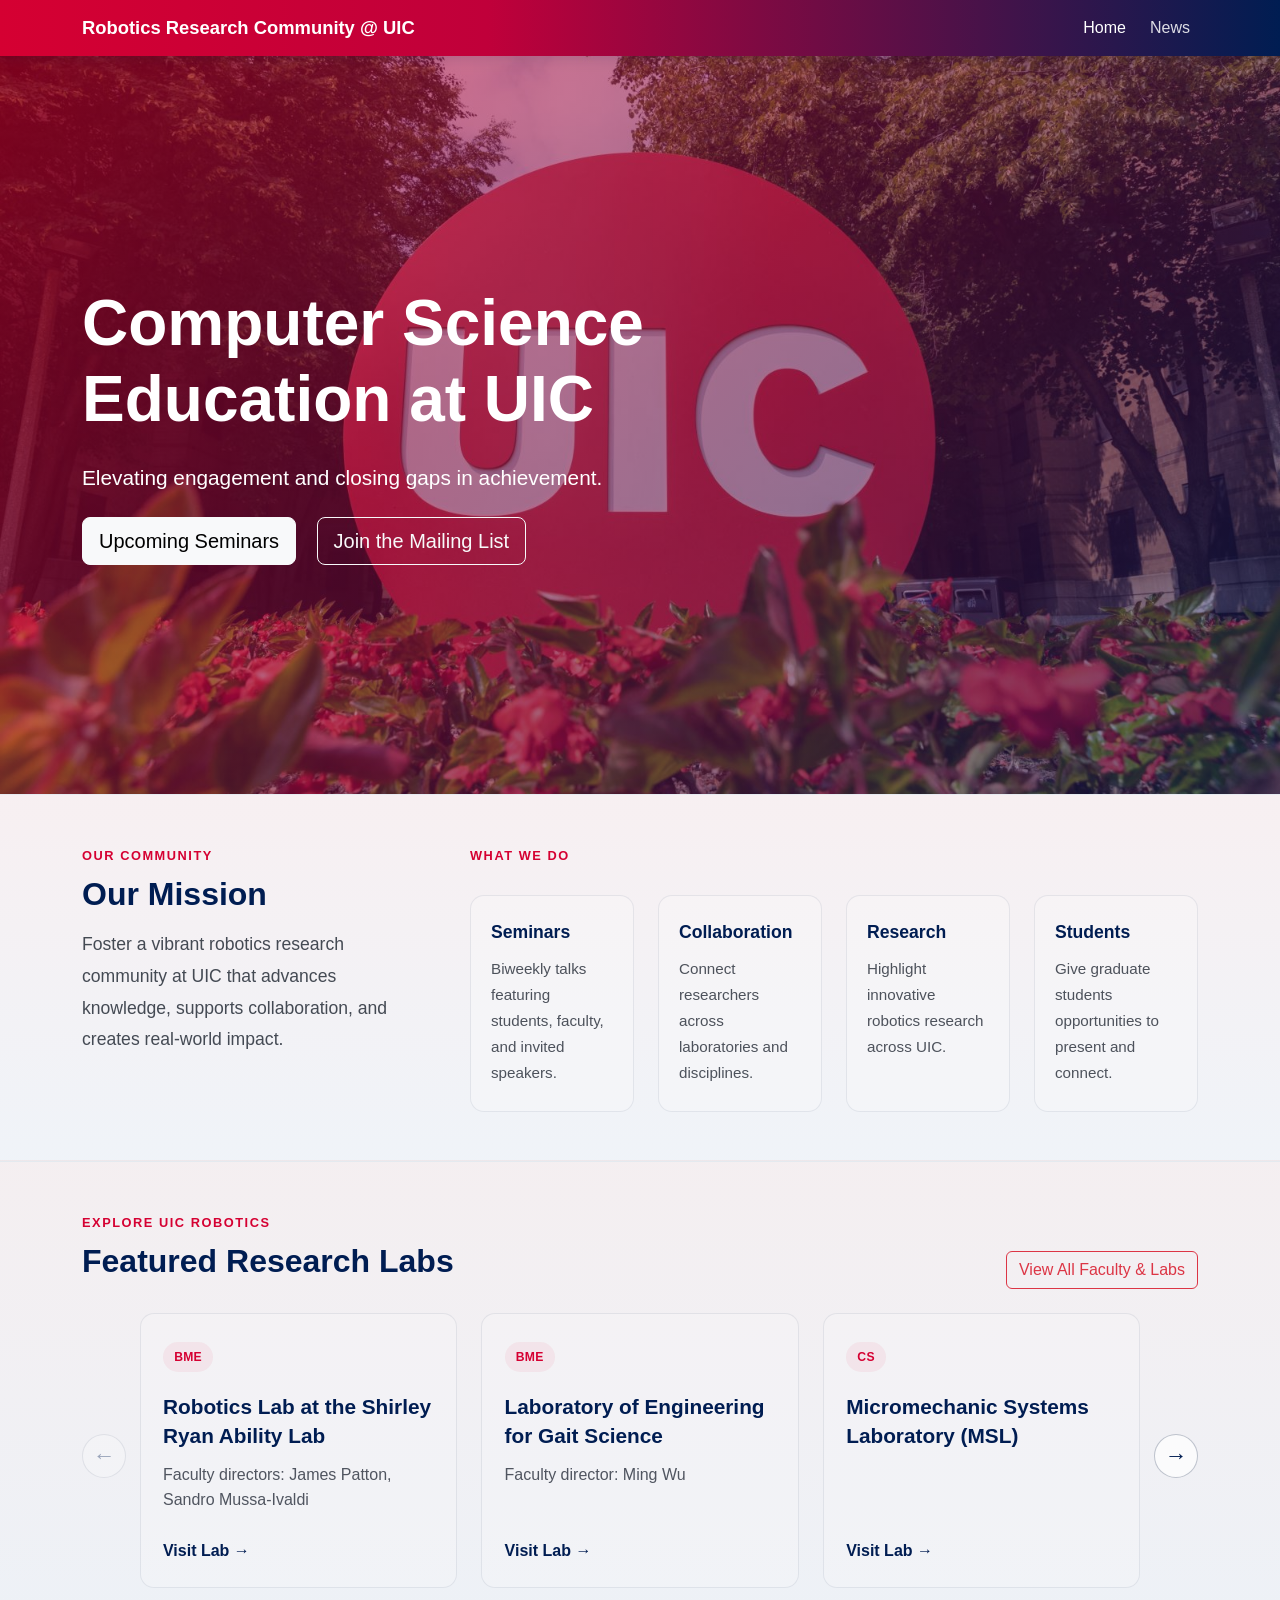
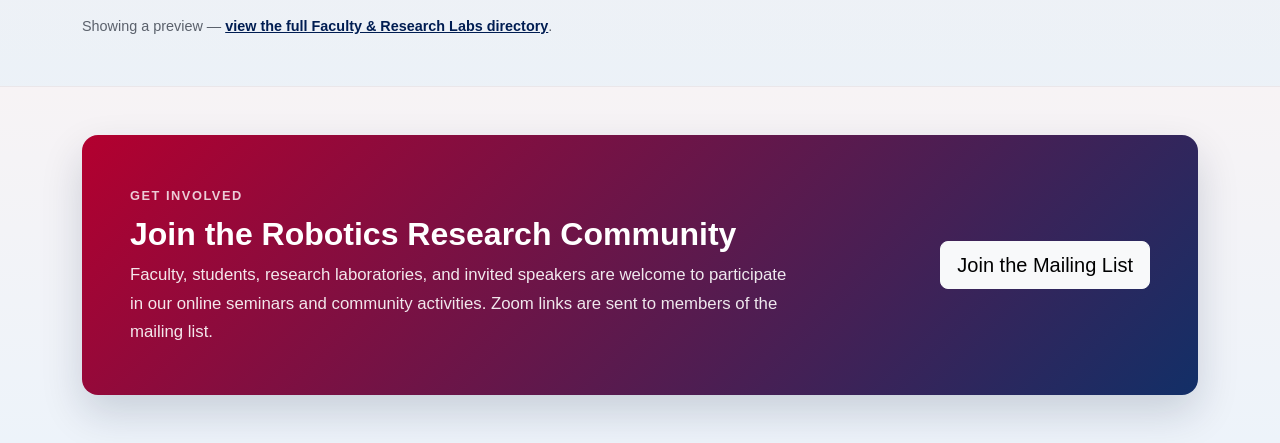
==== index.html @ f8117dd6 "initial sync" ====
<!DOCTYPE html>
<html lang="en">
<head>
    <meta charset="UTF-8">
    <meta name="viewport" content="width=device-width, initial-scale=1.0">

    <title>Computer Science Education @ UIC</title>

    <!-- Bootstrap CSS -->
    <link href="https://cdn.jsdelivr.net/npm/bootstrap@5.3.7/dist/css/bootstrap.min.css" rel="stylesheet">

    <!-- Our CSS -->
    <link rel="stylesheet" href="css/style.css">
</head>


<body>


    <!-- Navigation -->
    <nav class="navbar navbar-expand-lg navbar-dark uic-navbar">
        <div class="container">
            <a class="navbar-brand fw-bold" href="#">
                Robotics Research Community @ UIC
            </a>

            <button class="navbar-toggler" type="button"
                    data-bs-toggle="collapse"
                    data-bs-target="#navbarNav">
                <span class="navbar-toggler-icon"></span>
            </button>

            <div class="collapse navbar-collapse" id="navbarNav">

                <ul class="navbar-nav ms-auto">

                    <li class="nav-item">
                        <a class="nav-link active" href="#home">Home</a>
                    </li>

                    <li class="nav-item">
                        <a class="nav-link" href="#news">News</a>
                    </li>

                </ul>

            </div>
        </div>
    </nav>

    <section id="home" class="hero d-flex align-items-center">
        <div class="container text-white">

            <h1 class="display-3 fw-bold">
                Computer Science Education at UIC
            </h1>

            <p class="lead mt-4">
                Elevating engagement and closing gaps in achievement.  
            </p>

            <div class="mt-4">
                <a href="#seminars" class="btn btn-light btn-lg me-3">
                    Upcoming Seminars
                </a>

                <a href="https://groups.google.com/g/uic-robotics" target="_blank" rel="noopener noreferrer" class="btn btn-outline-light btn-lg">
                    Join the Mailing List
                </a>
            </div>

        </div>
    </section>

    <!-- <section id="seminars" class="seminars-section py-5">
        <div class="seminar-hero">
            <div class="container">
                <div class="d-flex justify-content-between align-items-end mb-4">
                    <div>
                        <span class="section-label section-label-light">Featured</span>
                        <h2 class="fw-bold mt-2 text-white">Upcoming Seminars</h2>
                    </div>

                    <a href="#seminars" class="btn btn-light btn-outline-light text-dark border-0">
                        See Full Schedule
                    </a>
                </div>

                <div class="talk-slider-wrapper">
                    <button class="talk-slider-btn talk-slider-prev" type="button" aria-label="Previous talk">
                        ←
                    </button>

                    <div class="talk-slider">
                        <div class="talk-track" id="coming-talk-list"></div>
                    </div>

                    <button class="talk-slider-btn talk-slider-next" type="button" aria-label="Next talk">
                        →
                    </button>
                </div>

                <div class="talk-slider-dots" id="talk-slider-dots" aria-label="Speaker navigation"></div>
            </div>
        </div> -->
    <!-- </section> -->

    <section id="mission" class="mission-section py-5">
        <div class="container">
            <div class="row g-5 align-items-start">

                <div class="col-lg-4">
                    <span class="section-label">Our Community</span>
                    <h2 class="fw-bold mt-2">Our Mission</h2>

                    <p class="mission-text mt-3">
                        Foster a vibrant robotics research community at UIC
                        that advances knowledge, supports collaboration, and
                        creates real-world impact.
                    </p>
                </div>

                <div class="col-lg-8">
                    <span class="section-label">What We Do</span>

                    <div class="row g-4 mt-1">

                        <div class="col-md-6 col-xl-3">
                            <div class="feature-card">
                                <h3>Seminars</h3>
                                <p>
                                    Biweekly talks featuring students,
                                    faculty, and invited speakers.
                                </p>
                            </div>
                        </div>

                        <div class="col-md-6 col-xl-3">
                            <div class="feature-card">
                                <h3>Collaboration</h3>
                                <p>
                                    Connect researchers across laboratories
                                    and disciplines.
                                </p>
                            </div>
                        </div>

                        <div class="col-md-6 col-xl-3">
                            <div class="feature-card">
                                <h3>Research</h3>
                                <p>
                                    Highlight innovative robotics research
                                    across UIC.
                                </p>
                            </div>
                        </div>

                        <div class="col-md-6 col-xl-3">
                            <div class="feature-card">
                                <h3>Students</h3>
                                <p>
                                    Give graduate students opportunities to
                                    present and connect.
                                </p>
                            </div>
                        </div>

                    </div>
                </div>

            </div>
        </div>
    </section>

    <section id="labs" class="labs-section py-5">
        <div class="container">

            <div class="d-flex justify-content-between align-items-end mb-4">
                <div>
                    <span class="section-label">Explore UIC Robotics</span>
                    <h2 class="fw-bold mt-2">Featured Research Labs</h2>
                </div>

                <a href="faculty-labs.html" class="btn btn-outline-danger">
                    View All Faculty &amp; Labs
                </a>
            </div>

            <div class="lab-carousel">
                <button class="lab-carousel-btn lab-carousel-prev" type="button" aria-label="Scroll to previous labs">
                    ←
                </button>

                <div class="lab-carousel-viewport">
                    <div class="lab-carousel-track" id="lab-carousel-track"></div>
                </div>

                <button class="lab-carousel-btn lab-carousel-next" type="button" aria-label="Scroll to next labs">
                    →
                </button>
            </div>

            <p class="lab-carousel-footnote">
                Showing a preview —
                <a href="faculty-labs.html">view the full Faculty &amp; Research Labs directory</a>.
            </p>
        </div>
    </section>

    <section id="join" class="join-section py-5">
        <div class="container">
            <div class="join-box">
                <div class="row align-items-center g-4">

                    <div class="col-lg-8">
                        <span class="section-label">Get Involved</span>

                        <h2 class="fw-bold mt-2">
                            Join the Robotics Research Community
                        </h2>

                        <p class="mb-0">
                            Faculty, students, research laboratories, and invited
                            speakers are welcome to participate in our online seminars
                            and community activities. Zoom links are sent to members of
                            the mailing list.
                        </p>
                    </div>

                    <div class="col-lg-4 text-lg-end">
                        <a href="https://groups.google.com/g/uic-robotics"
                        target="_blank" rel="noopener noreferrer"
                        class="btn btn-light btn-lg">
                            Join the Mailing List
                        </a>
                    </div>

                </div>
            </div>
        </div>
    </section>



<!-- Bootstrap JavaScript -->
<script src="https://cdn.jsdelivr.net/npm/bootstrap@5.3.7/dist/js/bootstrap.bundle.min.js"></script>

<!-- Our JavaScript -->
<script src="js/main.js"></script>
<script src="js/labs-carousel.js"></script>

</body>
</html>
---- css/style.css ----
:root {
    --uic-red: #d50032;
    --uic-red-deep: #a80028;
    --uic-red-soft: #f9dfe6;
    --uic-navy: #001d52;
    --uic-navy-soft: #16376d;
    --uic-navy-deep: #081d42;
    --uic-light-gray: #f5f5f5;
    --uic-cream: #f8f5f2;
    --uic-cloud: #edf2f8;
    --uic-slate: #56687f;
    --uic-dark: #1d2430;
}

html {
    scroll-behavior: smooth;
}

body {
    font-family: Arial, Helvetica, sans-serif;
    color: var(--uic-dark);
    background: linear-gradient(180deg, #fffdfb 0%, #eff4fa 100%);
}

.uic-navbar {
    background: linear-gradient(90deg, var(--uic-red) 0%, #c0003a 38%, var(--uic-navy) 100%);
    box-shadow: 0 2px 14px rgba(8, 29, 66, 0.14);
}

.navbar-brand {
    font-size: 1.15rem;
}

.navbar .nav-link {
    color: rgba(255, 255, 255, 0.85);
    margin-left: 0.5rem;
}

.navbar .nav-link:hover,
.navbar .nav-link.active {
    color: white;
}

.hero {
    min-height: 82vh;
    background-image:
        linear-gradient(
            135deg,
            rgba(213, 0, 50, 0.58),
            rgba(0, 30, 98, 0.52)
        ),
        url("../images/uic_logo.JPG");
    background-size: cover;
    background-position: center;
    background-repeat: no-repeat;
    display: flex;
    align-items: center;
}

.hero h1{
    max-width:700px;
}

.hero p{
    max-width:650px;
    font-size:1.3rem;
}

.mission-section {
    background: linear-gradient(180deg, rgba(247, 239, 241, 0.96) 0%, rgba(239, 243, 248, 0.96) 100%);
    color: var(--uic-navy);
    border-top: 1px solid rgba(9, 24, 57, 0.04);
    border-bottom: 1px solid rgba(9, 24, 57, 0.04);
}

.section-label {
    color: var(--uic-red);
    font-size: 0.8rem;
    font-weight: 700;
    letter-spacing: 0.12em;
    text-transform: uppercase;
}

.mission-section .section-label,
.labs-section .section-label {
    color: var(--uic-red);
}

.mission-section h2,
.labs-section h2 {
    color: var(--uic-navy);
}

.mission-text {
    color: rgba(29, 36, 48, 0.82);
    font-size: 1.1rem;
    line-height: 1.8;
}

.feature-card {
    height: 100%;
    padding: 1.6rem 1.25rem;
    border: 1px solid rgba(8, 29, 66, 0.08);
    border-radius: 14px;
    background: rgba(255, 255, 255, 0.22);
    transition: transform 0.2s ease, box-shadow 0.2s ease, border-color 0.2s ease;
}

.feature-card:hover {
    transform: translateY(-4px);
    box-shadow: 0 16px 32px rgba(9, 24, 57, 0.08);
    border-color: rgba(213, 0, 50, 0.18);
}

.feature-card h3 {
    margin-bottom: 0.85rem;
    color: var(--uic-navy);
    font-size: 1.1rem;
    font-weight: 700;
}

.feature-card p {
    margin-bottom: 0;
    color: rgba(29, 36, 48, 0.78);
    font-size: 0.95rem;
    line-height: 1.7;
}

.seminars-section {
    background: linear-gradient(135deg, rgba(213, 0, 50, 0.96), rgba(8, 29, 66, 0.98));
    padding: 0;
}

.seminar-hero {
    width: 100vw;
    margin-left: calc(50% - 50vw);
    padding: 4rem 0 2.5rem;
    background: linear-gradient(135deg, rgba(213, 0, 50, 0.96), rgba(9, 24, 57, 0.98));
    color: white;
}

.seminar-hero .container {
    width: 100%;
    max-width: none;
    padding-left: 2rem;
    padding-right: 2rem;
}

.seminar-hero .d-flex.justify-content-between {
    padding-left: 0.5rem;
    padding-right: 0.5rem;
}

.section-label-light {
    color: rgba(255, 255, 255, 0.8);
}

.talk-slider-wrapper {
    position: relative;
    display: flex;
    align-items: center;
    gap: 1rem;
    width: 100%;
    margin: 0;
    padding: 0;
}

.talk-slider {
    flex: 1;
    width: 100%;
    overflow: hidden;
    border-radius: 0;
    background: transparent;
}

.talk-track {
    display: flex;
    width: 100%;
    min-height: 520px;
    transition: transform 0.55s ease;
}

.talk-slide {
    flex: 0 0 100%;
    width: 100%;
    display: grid;
    grid-template-columns: minmax(240px, 38%) minmax(0, 1fr);
    gap: 2rem;
    align-items: center;
    min-height: 520px;
    padding: 2rem clamp(1.25rem, 3vw, 2.5rem);
    background: rgba(255, 255, 255, 0.02);
    border: 1px solid rgba(255, 255, 255, 0.08);
    border-radius: 0;
    box-shadow: none;
}

.talk-photo {
    display: flex;
    align-items: center;
    justify-content: center;
    padding: 0;
    min-height: 320px;
}

.speaker-photo {
    display: block;
    width: min(100%, 420px);
    aspect-ratio: 1 / 1;
    height: auto;
    object-fit: cover;
    object-position: center;
    border-radius: 18px;
    background-color: rgba(255, 255, 255, 0.08);
    box-shadow: 0 18px 42px rgba(0, 0, 0, 0.18);
    border: 1px solid rgba(255, 255, 255, 0.18);
}

.talk-photo-placeholder {
    display: flex;
    align-items: center;
    justify-content: center;
    width: min(100%, 420px);
    aspect-ratio: 1 / 1;
    border-radius: 18px;
    border: 2px dashed rgba(255, 255, 255, 0.4);
    background: rgba(255, 255, 255, 0.04);
    color: white;
    font-size: 0.9rem;
    font-weight: 700;
    letter-spacing: 0.06em;
    text-transform: uppercase;
    text-align: center;
}

.talk-body {
    padding: 0;
    display: flex;
    flex-direction: column;
    justify-content: center;
    min-width: 0;
    overflow-wrap: break-word;
    word-break: break-word;
    color: white;
}

.talk-date {
    margin-bottom: 0.7rem;
    color: rgba(255, 255, 255, 0.85);
    font-size: 0.8rem;
    font-weight: 700;
    letter-spacing: 0.08em;
    text-transform: uppercase;
}

.talk-slide h3 {
    margin-bottom: 0.5rem;
    color: white;
    font-size: clamp(1.8rem, 2.5vw, 3rem);
    font-weight: 700;
    line-height: 1.15;
    max-width: 100%;
}

.talk-speaker {
    margin-bottom: 1.2rem;
    color: rgba(255, 255, 255, 0.9);
    font-weight: 600;
    font-size: 1.1rem;
}

.talk-bio-box {
    margin-bottom: 1rem;
    padding: 0.9rem 1rem;
    background: rgba(255, 255, 255, 0.06);
    border: 1px solid rgba(255, 255, 255, 0.08);
    border-radius: 12px;
    overflow-wrap: break-word;
    word-break: break-word;
}

.talk-bio-box strong {
    display: block;
    margin-bottom: 0.4rem;
    color: rgba(255, 255, 255, 0.8);
    font-size: 0.78rem;
    text-transform: uppercase;
    letter-spacing: 0.06em;
}

.talk-bio-box p {
    margin-bottom: 0;
    color: rgba(255, 255, 255, 0.86);
    line-height: 1.7;
    font-size: 0.98rem;
    word-break: break-word;
    overflow-wrap: break-word;
}

.talk-meta {
    margin-top: 0.75rem;
    display: flex;
    flex-wrap: wrap;
    gap: 0.9rem 1.25rem;
    color: white;
    font-size: 0.98rem;
}

.talk-slider-btn {
    position: relative;
    z-index: 2;
    width: 52px;
    height: 52px;
    border: 1px solid rgba(255, 255, 255, 0.35);
    border-radius: 50%;
    background: rgba(255, 255, 255, 0.08);
    color: white;
    font-size: 1.7rem;
    line-height: 1;
    box-shadow: none;
    cursor: pointer;
    transition: transform 0.2s ease, background 0.2s ease, border-color 0.2s ease;
}

.talk-slider-btn:hover {
    transform: translateY(-2px);
    background: rgba(255, 255, 255, 0.14);
    border-color: rgba(255, 255, 255, 0.6);
}

.talk-slider-dots {
    display: flex;
    justify-content: center;
    gap: 0.65rem;
    margin-top: 1.25rem;
    padding-bottom: 0.35rem;
}

.talk-dot {
    width: 12px;
    height: 12px;
    padding: 0;
    border: 1px solid rgba(255, 255, 255, 0.55);
    border-radius: 50%;
    background: rgba(255, 255, 255, 0.18);
    cursor: pointer;
    transition: transform 0.2s ease, background 0.2s ease;
}

.talk-dot.active {
    background: white;
    border-color: white;
    transform: scale(1.15);
}

@media (max-width: 768px) {
    .seminar-hero .container {
        padding-left: 1rem;
        padding-right: 1rem;
    }

    .talk-slider-wrapper {
        gap: 0.75rem;
    }

    .talk-track {
        min-height: 680px;
    }

    .talk-slide {
        grid-template-columns: 1fr;
        align-items: start;
        gap: 1.5rem;
        min-height: 680px;
        padding: 1.25rem 1rem 1.5rem;
    }

    .talk-photo {
        min-height: auto;
    }

    .speaker-photo {
        width: min(100%, 260px);
    }

    .talk-body {
        padding: 0;
    }

    .talk-slide h3 {
        font-size: clamp(1.6rem, 7vw, 2.4rem);
    }

    .talk-slider-btn {
        width: 42px;
        height: 42px;
        font-size: 1.35rem;
    }
}

.labs-section {
    background: linear-gradient(180deg, rgba(244, 238, 240, 0.96) 0%, rgba(236, 241, 247, 0.96) 100%);
    color: var(--uic-navy);
    border-top: 1px solid rgba(9, 24, 57, 0.04);
    border-bottom: 1px solid rgba(9, 24, 57, 0.04);
}

.lab-card {
    height: 100%;
    padding: 1.75rem 1.4rem 1.5rem;
    border: 1px solid rgba(8, 29, 66, 0.08);
    border-radius: 14px;
    background: rgba(255, 255, 255, 0.18);
    transition: transform 0.2s ease, box-shadow 0.2s ease, border-color 0.2s ease;
}

.lab-card:hover {
    transform: translateY(-5px);
    box-shadow: 0 12px 28px rgba(9, 24, 57, 0.08);
    border-color: rgba(213, 0, 50, 0.18);
}

.lab-card h3 {
    color: var(--uic-navy);
    font-size: 1.3rem;
    font-weight: 700;
    line-height: 1.35;
    margin-bottom: 0.75rem;
}

.lab-lead {
    color: rgba(29, 36, 48, 0.76);
    margin-bottom: 1rem;
    line-height: 1.6;
}

.lab-tags {
    display: flex;
    flex-wrap: wrap;
    gap: 0.5rem;
    margin-bottom: 1.35rem;
}

.lab-tags span {
    padding: 0.38rem 0.7rem;
    border-radius: 999px;
    background: rgba(213, 0, 50, 0.06);
    color: var(--uic-red);
    font-size: 0.76rem;
    font-weight: 700;
    letter-spacing: 0.02em;
}

.lab-link {
    color: var(--uic-navy);
    font-weight: 700;
    text-decoration: none;
    display: inline-block;
    margin-top: auto;
}

.lab-link:hover {
    color: var(--uic-red);
}

.lab-card-link {
    display: flex;
    flex-direction: column;
    text-decoration: none;
    color: inherit;
}

.lab-card-link .lab-link {
    margin-top: auto;
    padding-top: 0.5rem;
}

/* Homepage Featured Research Labs carousel */
.lab-carousel {
    position: relative;
    display: flex;
    align-items: center;
    gap: 0.85rem;
}

.lab-carousel-viewport {
    flex: 1;
    overflow-x: auto;
    scroll-snap-type: x mandatory;
    scrollbar-width: thin;
    scrollbar-color: rgba(8, 29, 66, 0.28) transparent;
    -webkit-overflow-scrolling: touch;
    padding-bottom: 0.75rem;
}

.lab-carousel-track {
    display: flex;
    gap: 1.5rem;
    align-items: stretch;
}

.lab-carousel-track .lab-card {
    flex: 0 0 calc((100% - 3rem) / 3);
    scroll-snap-align: start;
    height: auto;
}

.lab-carousel-btn {
    flex: 0 0 auto;
    width: 44px;
    height: 44px;
    border: 1px solid rgba(8, 29, 66, 0.25);
    border-radius: 50%;
    background: rgba(255, 255, 255, 0.7);
    color: var(--uic-navy);
    font-size: 1.4rem;
    line-height: 1;
    cursor: pointer;
    transition: transform 0.2s ease, background 0.2s ease, border-color 0.2s ease, opacity 0.2s ease;
}

.lab-carousel-btn:hover:not(:disabled) {
    transform: translateY(-2px);
    background: #fff;
    border-color: var(--uic-red);
    color: var(--uic-red);
}

.lab-carousel-btn:disabled {
    opacity: 0.35;
    cursor: default;
}

.lab-carousel-footnote {
    margin-top: 1rem;
    margin-bottom: 0;
    font-size: 0.9rem;
    color: rgba(29, 36, 48, 0.7);
}

.lab-carousel-footnote a,
.lab-carousel-empty {
    color: var(--uic-navy);
    font-weight: 700;
}

@media (max-width: 992px) {
    .lab-carousel-track .lab-card {
        flex-basis: calc((100% - 1.5rem) / 2);
    }
}

@media (max-width: 640px) {
    .lab-carousel-track .lab-card {
        flex-basis: 82%;
    }
}

/* Faculty & Research Labs full directory page */
.directory-page {
    padding: 4.5rem 0 4rem;
}

.directory-intro {
    max-width: 720px;
    margin-top: 1rem;
    color: rgba(29, 36, 48, 0.8);
    line-height: 1.75;
}

.directory-intro a {
    color: var(--uic-navy);
    font-weight: 700;
}

.directory-section {
    margin-top: 3rem;
}

.directory-section-title {
    font-weight: 700;
    color: var(--uic-red);
    font-size: 1rem;
    letter-spacing: 0.12em;
    text-transform: uppercase;
    padding-bottom: 0.6rem;
    border-bottom: 2px solid rgba(213, 0, 50, 0.18);
    margin-bottom: 1.75rem;
}

.directory-group {
    margin-bottom: 2.5rem;
}

.directory-dept {
    font-size: 1.15rem;
    font-weight: 700;
    color: var(--uic-navy);
    margin-bottom: 1rem;
}

.directory-grid {
    display: grid;
    grid-template-columns: repeat(auto-fill, minmax(280px, 1fr));
    gap: 1.25rem;
}

.faculty-list {
    list-style: none;
    padding: 0;
    margin: 0;
    display: grid;
    grid-template-columns: repeat(auto-fill, minmax(150px, 1fr));
    gap: 1.25rem;
}

.faculty-card {
    display: flex;
    flex-direction: column;
    align-items: center;
    text-align: center;
    gap: 0.7rem;
    padding: 1.1rem 0.9rem 1.25rem;
    border: 1px solid rgba(8, 29, 66, 0.08);
    border-radius: 14px;
    background: rgba(255, 255, 255, 0.35);
    text-decoration: none;
    color: var(--uic-navy);
    transition: transform 0.2s ease, box-shadow 0.2s ease, border-color 0.2s ease;
}

.faculty-card:hover {
    transform: translateY(-4px);
    box-shadow: 0 14px 30px rgba(9, 24, 57, 0.1);
    border-color: rgba(213, 0, 50, 0.2);
}

.faculty-photo {
    width: 104px;
    height: 104px;
    border-radius: 50%;
    object-fit: cover;
    object-position: top center;
    background: var(--uic-cloud);
    border: 2px solid rgba(255, 255, 255, 0.9);
    box-shadow: 0 6px 16px rgba(9, 24, 57, 0.12);
}

.faculty-photo-fallback {
    display: flex;
    align-items: center;
    justify-content: center;
    font-size: 1.6rem;
    font-weight: 700;
    color: var(--uic-red);
    background: rgba(213, 0, 50, 0.08);
}

.faculty-name {
    font-weight: 700;
    font-size: 0.95rem;
    line-height: 1.35;
}

.faculty-card:hover .faculty-name {
    color: var(--uic-red);
}

.empty-state {
    padding: 1.5rem;
    border-radius: 14px;
    background: rgba(213, 0, 50, 0.05);
    border: 1px solid rgba(213, 0, 50, 0.12);
}

/* Courses page */
.course-count {
    margin-top: 0.75rem;
    font-size: 0.85rem;
    font-weight: 700;
    letter-spacing: 0.04em;
    text-transform: uppercase;
    color: var(--uic-slate);
}

.course-grid {
    display: grid;
    grid-template-columns: repeat(auto-fill, minmax(300px, 1fr));
    gap: 1.25rem;
}

.course-card {
    display: flex;
    flex-direction: column;
    padding: 1.4rem 1.35rem 1.3rem;
    border: 1px solid rgba(8, 29, 66, 0.08);
    border-radius: 14px;
    background: rgba(255, 255, 255, 0.35);
    transition: transform 0.2s ease, box-shadow 0.2s ease, border-color 0.2s ease;
}

.course-card:hover {
    transform: translateY(-4px);
    box-shadow: 0 14px 30px rgba(9, 24, 57, 0.1);
    border-color: rgba(213, 0, 50, 0.2);
}

.course-head {
    display: flex;
    align-items: baseline;
    justify-content: space-between;
    gap: 0.75rem;
    margin-bottom: 0.35rem;
}

.course-code {
    font-weight: 800;
    color: var(--uic-red);
    letter-spacing: 0.03em;
}

.course-hours {
    font-size: 0.78rem;
    font-weight: 700;
    color: var(--uic-slate);
    white-space: nowrap;
}

.course-title {
    font-size: 1.08rem;
    font-weight: 700;
    line-height: 1.35;
    color: var(--uic-navy);
    margin-bottom: 0.7rem;
}

.course-meta {
    display: flex;
    flex-wrap: wrap;
    align-items: center;
    gap: 0.4rem 0.55rem;
    margin-bottom: 0.85rem;
}

.course-badge {
    padding: 0.24rem 0.55rem;
    border-radius: 999px;
    font-size: 0.68rem;
    font-weight: 800;
    letter-spacing: 0.04em;
    text-transform: uppercase;
    background: rgba(8, 29, 66, 0.08);
    color: var(--uic-navy);
}

.course-badge-core {
    background: rgba(213, 0, 50, 0.1);
    color: var(--uic-red);
}

.course-level,
.course-crosslist {
    font-size: 0.76rem;
    font-weight: 600;
    color: var(--uic-slate);
}

.course-crosslist::before {
    content: "·";
    margin-right: 0.5rem;
    color: rgba(86, 104, 127, 0.6);
}

.course-desc {
    margin-bottom: 1rem;
    color: rgba(29, 36, 48, 0.82);
    font-size: 0.92rem;
    line-height: 1.65;
}

.course-link {
    margin-top: auto;
    color: var(--uic-navy);
    font-weight: 700;
    font-size: 0.88rem;
    text-decoration: none;
}

.course-link:hover {
    color: var(--uic-red);
}

.join-section {
    background: linear-gradient(180deg, #f7f3f5 0%, #edf3fa 100%);
}

.join-box {
    padding: 3rem;
    border-radius: 16px;
    background: linear-gradient(
        135deg,
        #b3002f,
        #122f67
    );
    color: white;
    box-shadow: 0 18px 42px rgba(9, 24, 57, 0.16);
}

.join-box .section-label {
    color: white;
    opacity: 0.8;
}

.join-box p {
    max-width: 750px;
    color: rgba(255, 255, 255, 0.9);
    font-size: 1.05rem;
    line-height: 1.7;
}
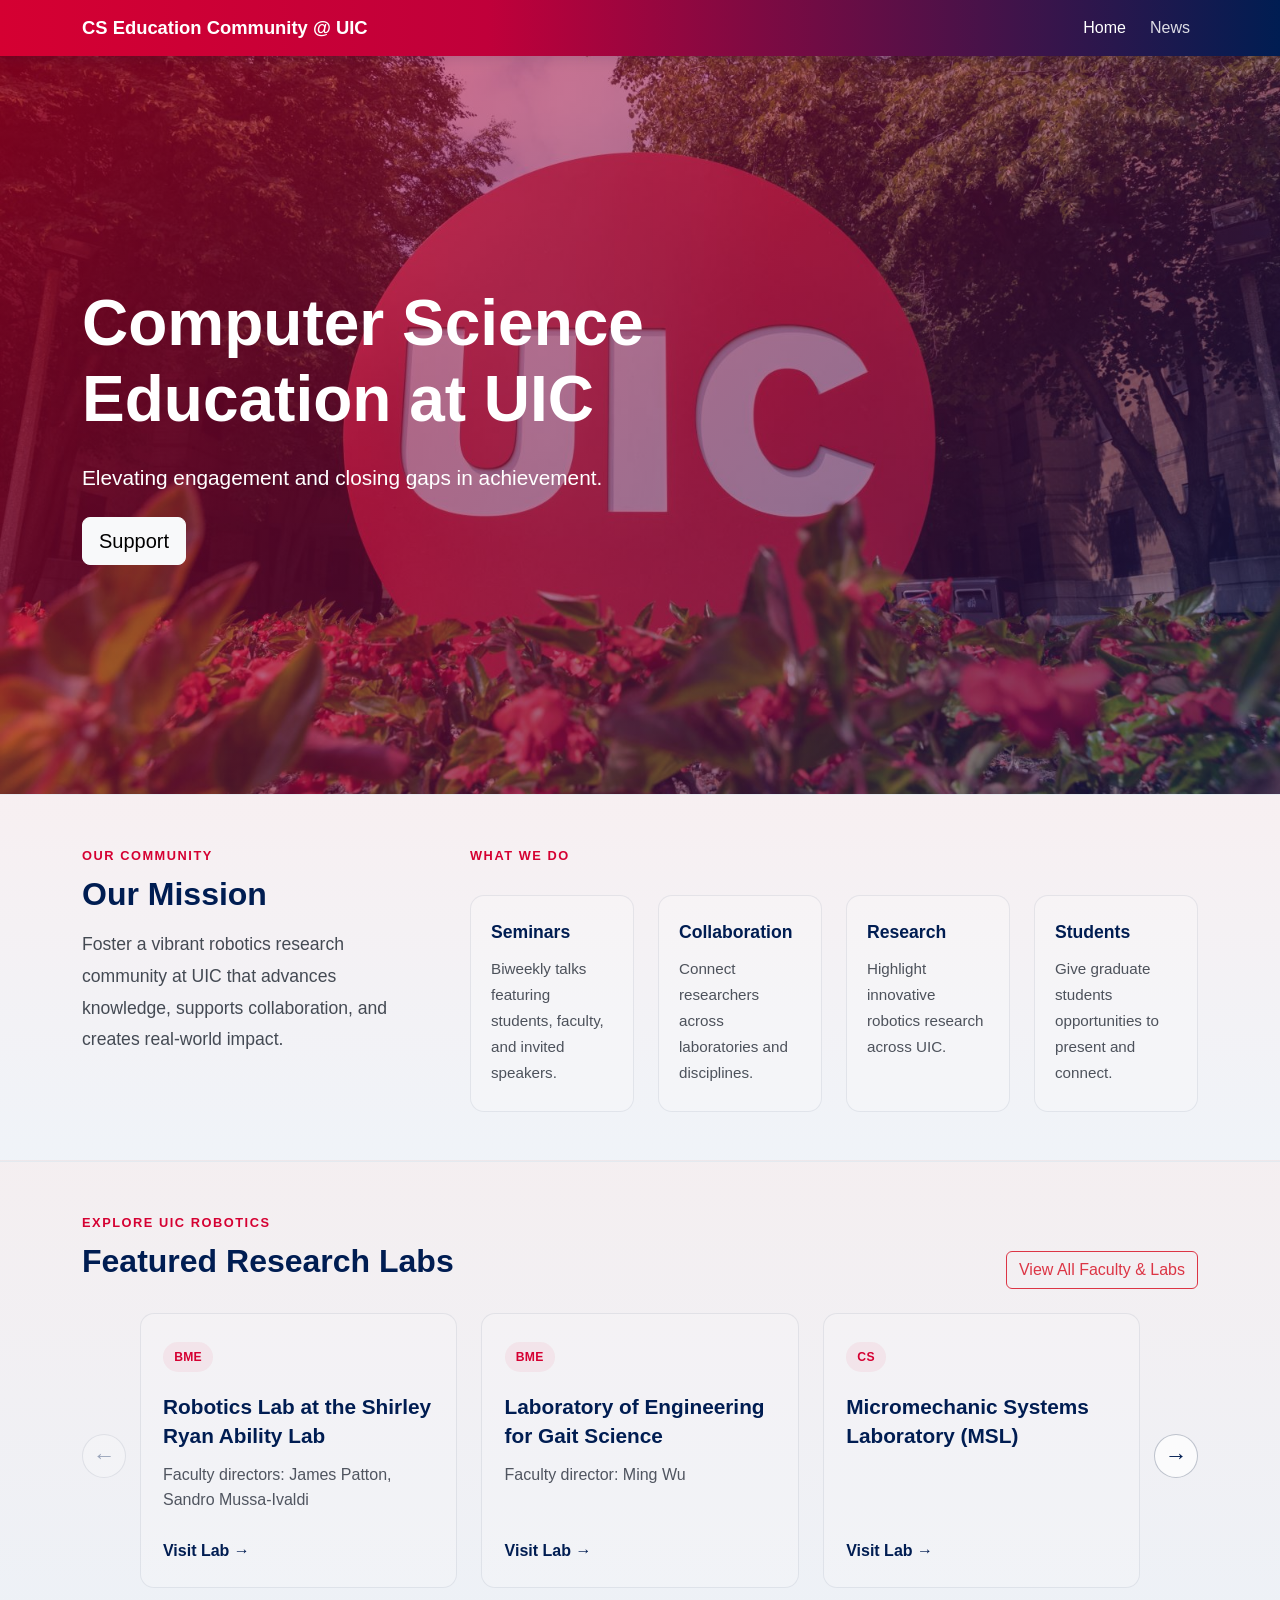
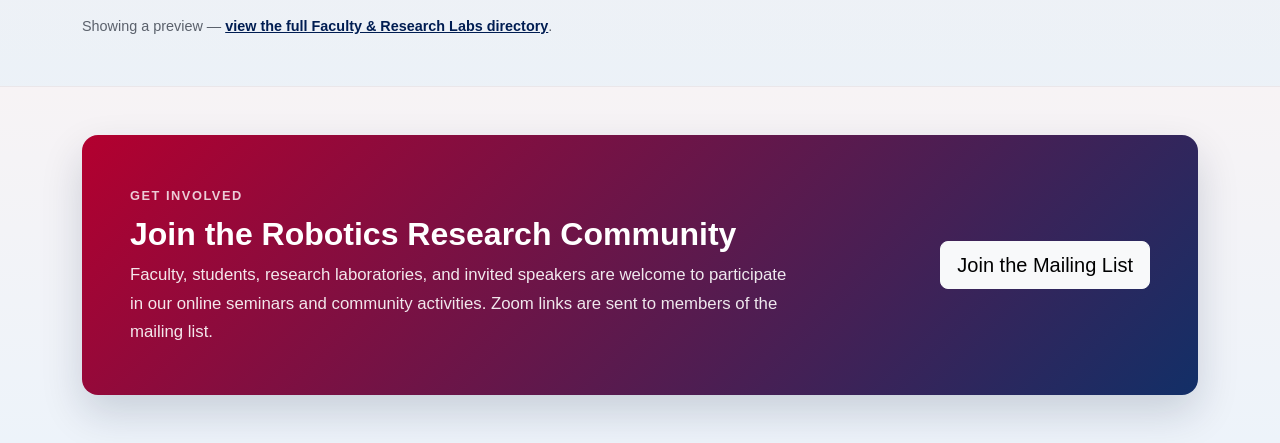
==== commit 5e0234c9: "new photo" ====
--- a/index.html
+++ b/index.html
@@ -21,7 +21,7 @@
     <nav class="navbar navbar-expand-lg navbar-dark uic-navbar">
         <div class="container">
             <a class="navbar-brand fw-bold" href="#">
-                Robotics Research Community @ UIC
+                CS Education Community @ UIC
             </a>
 
             <button class="navbar-toggler" type="button"
@@ -61,13 +61,13 @@
 
             <div class="mt-4">
                 <a href="#seminars" class="btn btn-light btn-lg me-3">
-                    Upcoming Seminars
+                    Support
                 </a>
 
-                <a href="https://groups.google.com/g/uic-robotics" target="_blank" rel="noopener noreferrer" class="btn btn-outline-light btn-lg">
-                    Join the Mailing List
+                <!-- <a href="https://groups.google.com/g/uic-robotics" target="_blank" rel="noopener noreferrer" class="btn btn-outline-light btn-lg">
+                    News
                 </a>
-            </div>
+            </div> -->
 
         </div>
     </section>
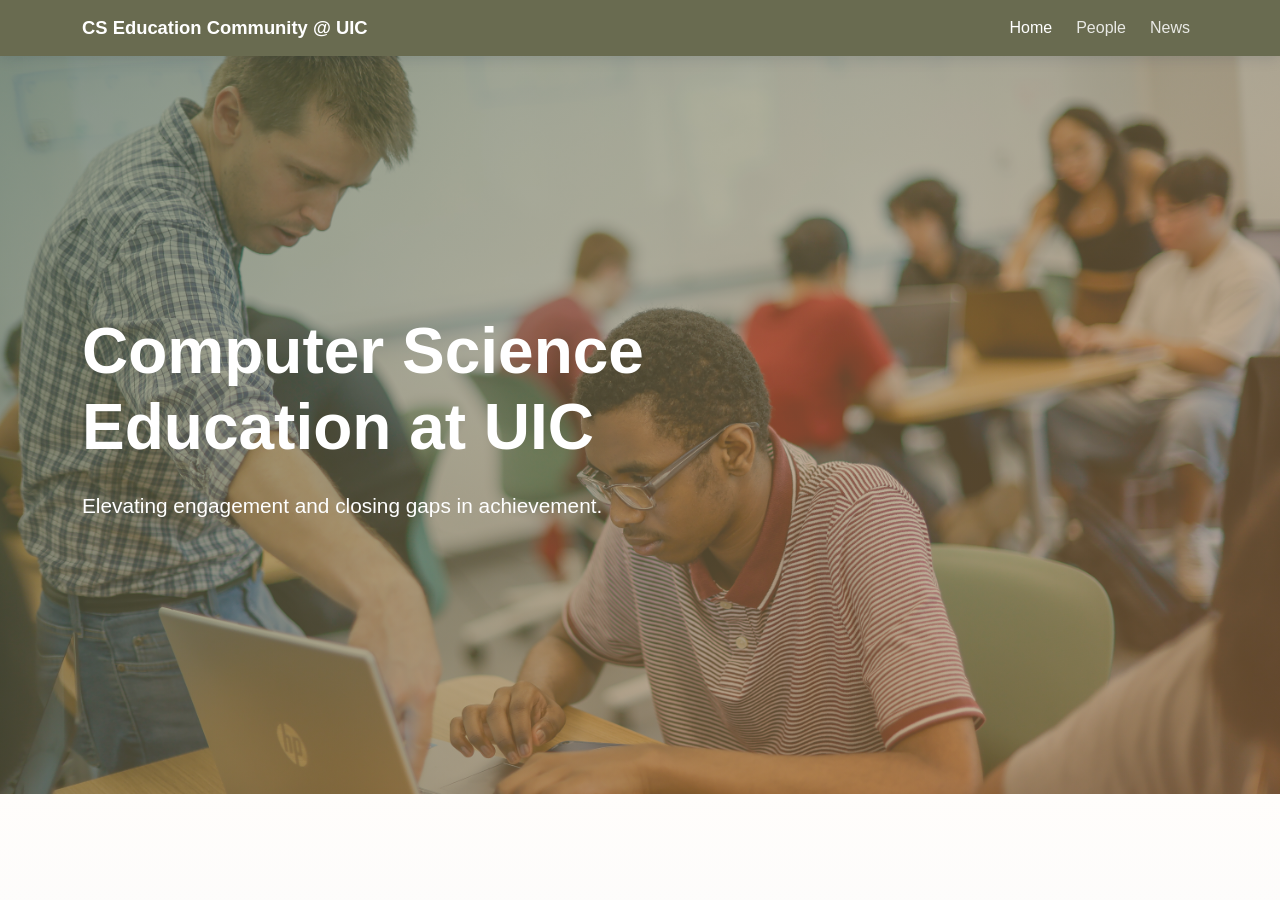
==== commit f3f78f4c: "removed robotics using for template" ====
--- a/index.html
+++ b/index.html
@@ -39,7 +39,11 @@
                     </li>
 
                     <li class="nav-item">
-                        <a class="nav-link" href="#news">News</a>
+                        <a class="nav-link" href="people.html">People</a>
+                    </li>
+
+                    <li class="nav-item">
+                        <a class="nav-link" href="#news.html">News</a>
                     </li>
 
                 </ul>
@@ -58,185 +62,6 @@
             <p class="lead mt-4">
                 Elevating engagement and closing gaps in achievement.  
             </p>
-
-            <div class="mt-4">
-                <a href="#seminars" class="btn btn-light btn-lg me-3">
-                    Support
-                </a>
-
-                <!-- <a href="https://groups.google.com/g/uic-robotics" target="_blank" rel="noopener noreferrer" class="btn btn-outline-light btn-lg">
-                    News
-                </a>
-            </div> -->
-
-        </div>
-    </section>
-
-    <!-- <section id="seminars" class="seminars-section py-5">
-        <div class="seminar-hero">
-            <div class="container">
-                <div class="d-flex justify-content-between align-items-end mb-4">
-                    <div>
-                        <span class="section-label section-label-light">Featured</span>
-                        <h2 class="fw-bold mt-2 text-white">Upcoming Seminars</h2>
-                    </div>
-
-                    <a href="#seminars" class="btn btn-light btn-outline-light text-dark border-0">
-                        See Full Schedule
-                    </a>
-                </div>
-
-                <div class="talk-slider-wrapper">
-                    <button class="talk-slider-btn talk-slider-prev" type="button" aria-label="Previous talk">
-                        ←
-                    </button>
-
-                    <div class="talk-slider">
-                        <div class="talk-track" id="coming-talk-list"></div>
-                    </div>
-
-                    <button class="talk-slider-btn talk-slider-next" type="button" aria-label="Next talk">
-                        →
-                    </button>
-                </div>
-
-                <div class="talk-slider-dots" id="talk-slider-dots" aria-label="Speaker navigation"></div>
-            </div>
-        </div> -->
-    <!-- </section> -->
-
-    <section id="mission" class="mission-section py-5">
-        <div class="container">
-            <div class="row g-5 align-items-start">
-
-                <div class="col-lg-4">
-                    <span class="section-label">Our Community</span>
-                    <h2 class="fw-bold mt-2">Our Mission</h2>
-
-                    <p class="mission-text mt-3">
-                        Foster a vibrant robotics research community at UIC
-                        that advances knowledge, supports collaboration, and
-                        creates real-world impact.
-                    </p>
-                </div>
-
-                <div class="col-lg-8">
-                    <span class="section-label">What We Do</span>
-
-                    <div class="row g-4 mt-1">
-
-                        <div class="col-md-6 col-xl-3">
-                            <div class="feature-card">
-                                <h3>Seminars</h3>
-                                <p>
-                                    Biweekly talks featuring students,
-                                    faculty, and invited speakers.
-                                </p>
-                            </div>
-                        </div>
-
-                        <div class="col-md-6 col-xl-3">
-                            <div class="feature-card">
-                                <h3>Collaboration</h3>
-                                <p>
-                                    Connect researchers across laboratories
-                                    and disciplines.
-                                </p>
-                            </div>
-                        </div>
-
-                        <div class="col-md-6 col-xl-3">
-                            <div class="feature-card">
-                                <h3>Research</h3>
-                                <p>
-                                    Highlight innovative robotics research
-                                    across UIC.
-                                </p>
-                            </div>
-                        </div>
-
-                        <div class="col-md-6 col-xl-3">
-                            <div class="feature-card">
-                                <h3>Students</h3>
-                                <p>
-                                    Give graduate students opportunities to
-                                    present and connect.
-                                </p>
-                            </div>
-                        </div>
-
-                    </div>
-                </div>
-
-            </div>
-        </div>
-    </section>
-
-    <section id="labs" class="labs-section py-5">
-        <div class="container">
-
-            <div class="d-flex justify-content-between align-items-end mb-4">
-                <div>
-                    <span class="section-label">Explore UIC Robotics</span>
-                    <h2 class="fw-bold mt-2">Featured Research Labs</h2>
-                </div>
-
-                <a href="faculty-labs.html" class="btn btn-outline-danger">
-                    View All Faculty &amp; Labs
-                </a>
-            </div>
-
-            <div class="lab-carousel">
-                <button class="lab-carousel-btn lab-carousel-prev" type="button" aria-label="Scroll to previous labs">
-                    ←
-                </button>
-
-                <div class="lab-carousel-viewport">
-                    <div class="lab-carousel-track" id="lab-carousel-track"></div>
-                </div>
-
-                <button class="lab-carousel-btn lab-carousel-next" type="button" aria-label="Scroll to next labs">
-                    →
-                </button>
-            </div>
-
-            <p class="lab-carousel-footnote">
-                Showing a preview —
-                <a href="faculty-labs.html">view the full Faculty &amp; Research Labs directory</a>.
-            </p>
-        </div>
-    </section>
-
-    <section id="join" class="join-section py-5">
-        <div class="container">
-            <div class="join-box">
-                <div class="row align-items-center g-4">
-
-                    <div class="col-lg-8">
-                        <span class="section-label">Get Involved</span>
-
-                        <h2 class="fw-bold mt-2">
-                            Join the Robotics Research Community
-                        </h2>
-
-                        <p class="mb-0">
-                            Faculty, students, research laboratories, and invited
-                            speakers are welcome to participate in our online seminars
-                            and community activities. Zoom links are sent to members of
-                            the mailing list.
-                        </p>
-                    </div>
-
-                    <div class="col-lg-4 text-lg-end">
-                        <a href="https://groups.google.com/g/uic-robotics"
-                        target="_blank" rel="noopener noreferrer"
-                        class="btn btn-light btn-lg">
-                            Join the Mailing List
-                        </a>
-                    </div>
-
-                </div>
-            </div>
         </div>
     </section>
 
--- a/css/style.css
+++ b/css/style.css
@@ -1,8 +1,10 @@
 :root {
-    --uic-red: #d50032;
+    /* --uic-red: #d50032;*/
+    /* --uic-navy: #001d52;*/
     --uic-red-deep: #a80028;
+    --uic-red: #B85C38;
     --uic-red-soft: #f9dfe6;
-    --uic-navy: #001d52;
+    --uic-navy: #343C35;
     --uic-navy-soft: #16376d;
     --uic-navy-deep: #081d42;
     --uic-light-gray: #f5f5f5;
@@ -10,7 +12,12 @@
     --uic-cloud: #edf2f8;
     --uic-slate: #56687f;
     --uic-dark: #1d2430;
-}
+    --forest-green: #696B50;
+    --ochre: #C28B55;
+    --warm-brown: #79604A;
+    --terracotta: #A85F40;
+    --charcoal: #343C35;
+    --linen: #EAE4D8;
 
 html {
     scroll-behavior: smooth;
@@ -23,7 +30,7 @@
 }
 
 .uic-navbar {
-    background: linear-gradient(90deg, var(--uic-red) 0%, #c0003a 38%, var(--uic-navy) 100%);
+    background: var(--forest-green);
     box-shadow: 0 2px 14px rgba(8, 29, 66, 0.14);
 }
 
@@ -46,8 +53,8 @@
     background-image:
         linear-gradient(
             135deg,
-            rgba(213, 0, 50, 0.58),
-            rgba(0, 30, 98, 0.52)
+            rgba(82, 107, 80, 0.58),
+            rgba(194, 139, 85, 0.52)
         ),
         url("../images/uic_logo.JPG");
     background-size: cover;
